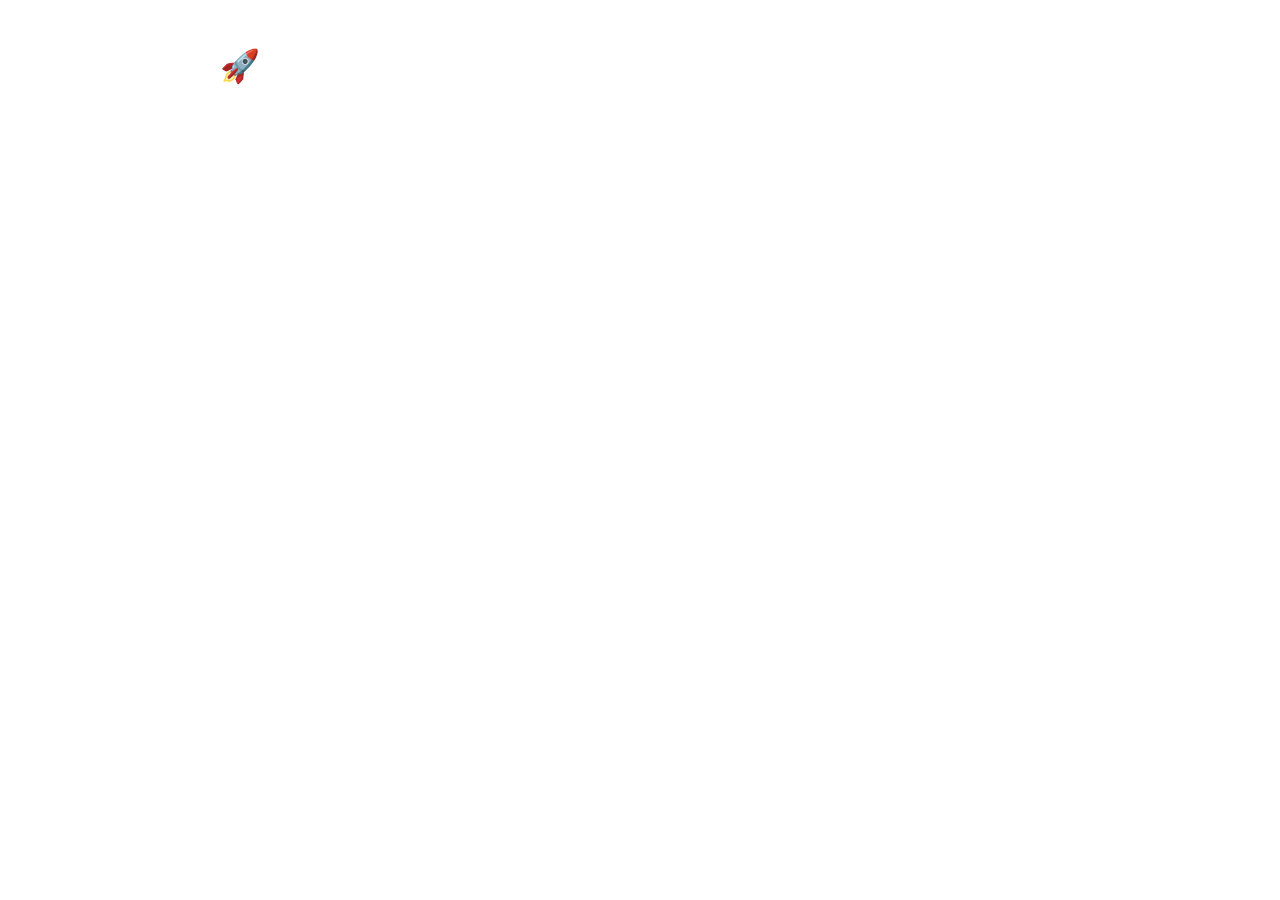
==== index.html @ 4be67009 "Update and rename Index.html to index.html" ====
y<!DOCTYPE html>
<html>
<head>
    <title>My First Program</title>
</head>
<body background="https://files.catbox.moe/1g9qyh.jpg" text="white">

    <h1>Hello, GitHub! 🚀</h1>
    <p>This is my first program. I am arun negi!</p>

</body>
</html>
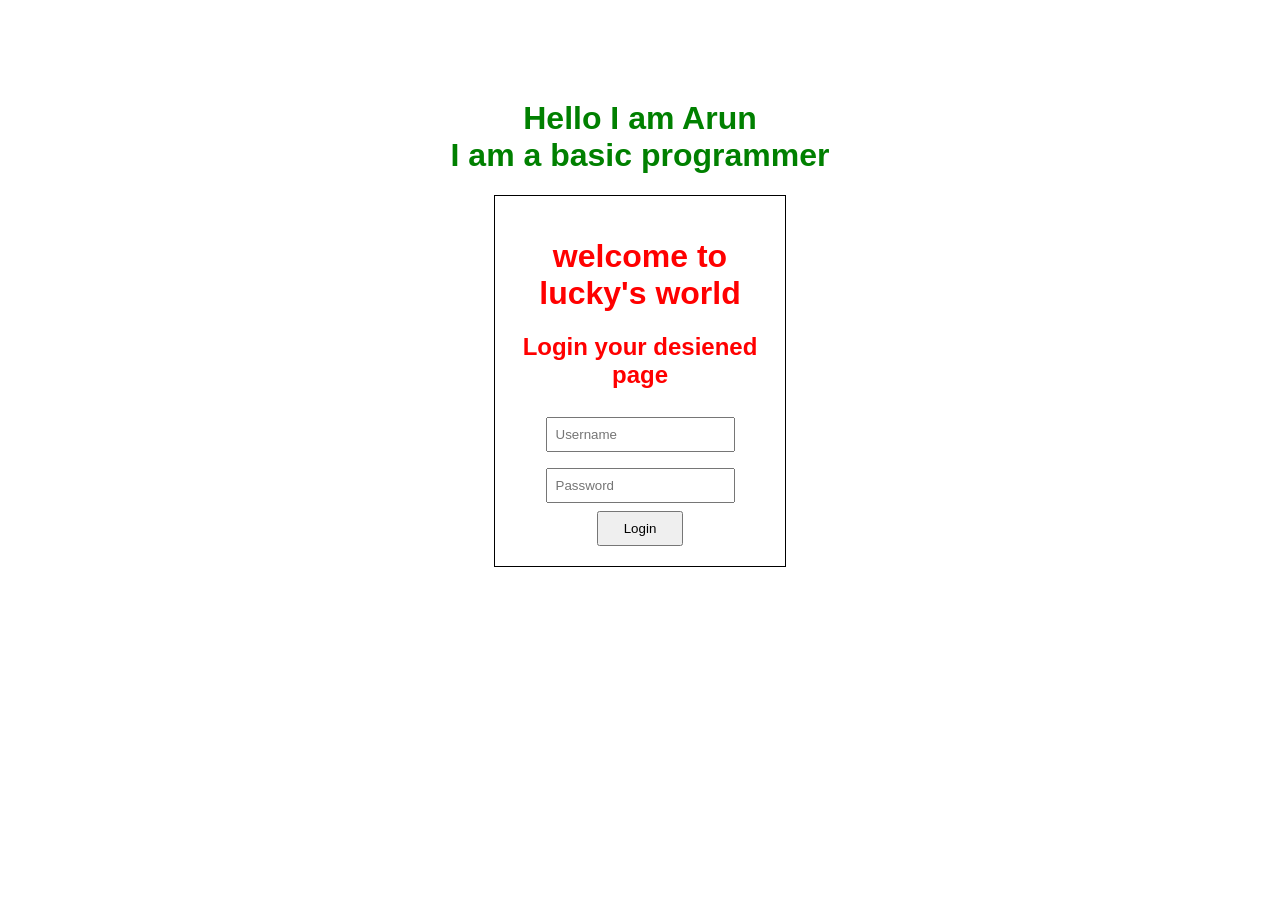
==== commit 33c18a19: "Update index.html" ====
--- a/index.html
+++ b/index.html
@@ -1,12 +1,50 @@
-y<!DOCTYPE html>
+<!DOCTYPE html>
 <html>
 <head>
-    <title>My First Program</title>
+    <title>Login Page</title>
+
+    <style>
+        body {
+            font-family: Arial;
+            text-align: center;
+            margin-top: 100px;
+        }
+
+        .login {
+            border: 1px solid black;
+            padding: 20px;
+            width: 250px;
+            margin: auto;
+        }
+
+        input {
+            padding: 8px;
+            margin: 8px;
+        }
+
+        button {
+            padding: 8px 25px;
+        }
+    </style>
 </head>
-<body background="https://files.catbox.moe/1g9qyh.jpg" text="white">
 
-    <h1>Hello, GitHub! 🚀</h1>
-    <p>This is my first program. I am arun negi!</p>
+<body background="https://files.catbox.moe/8ylo14.jpg" text="red">
+<h1><span style="color:green">Hello I am Arun <br> I am a basic programmer</span> </h1>
+    <div class="login">
+        <h1>welcome to lucky's world</h1>
+        <h2>Login your desiened page</h2>
+
+        <form>
+            <input type="text" placeholder="Username" required>
+            <br>
+
+            <input type="password" placeholder="Password" required>
+            <br>
+
+            <button type="submit">Login</button>
+        </form>
+
+    </div>
 
 </body>
 </html>
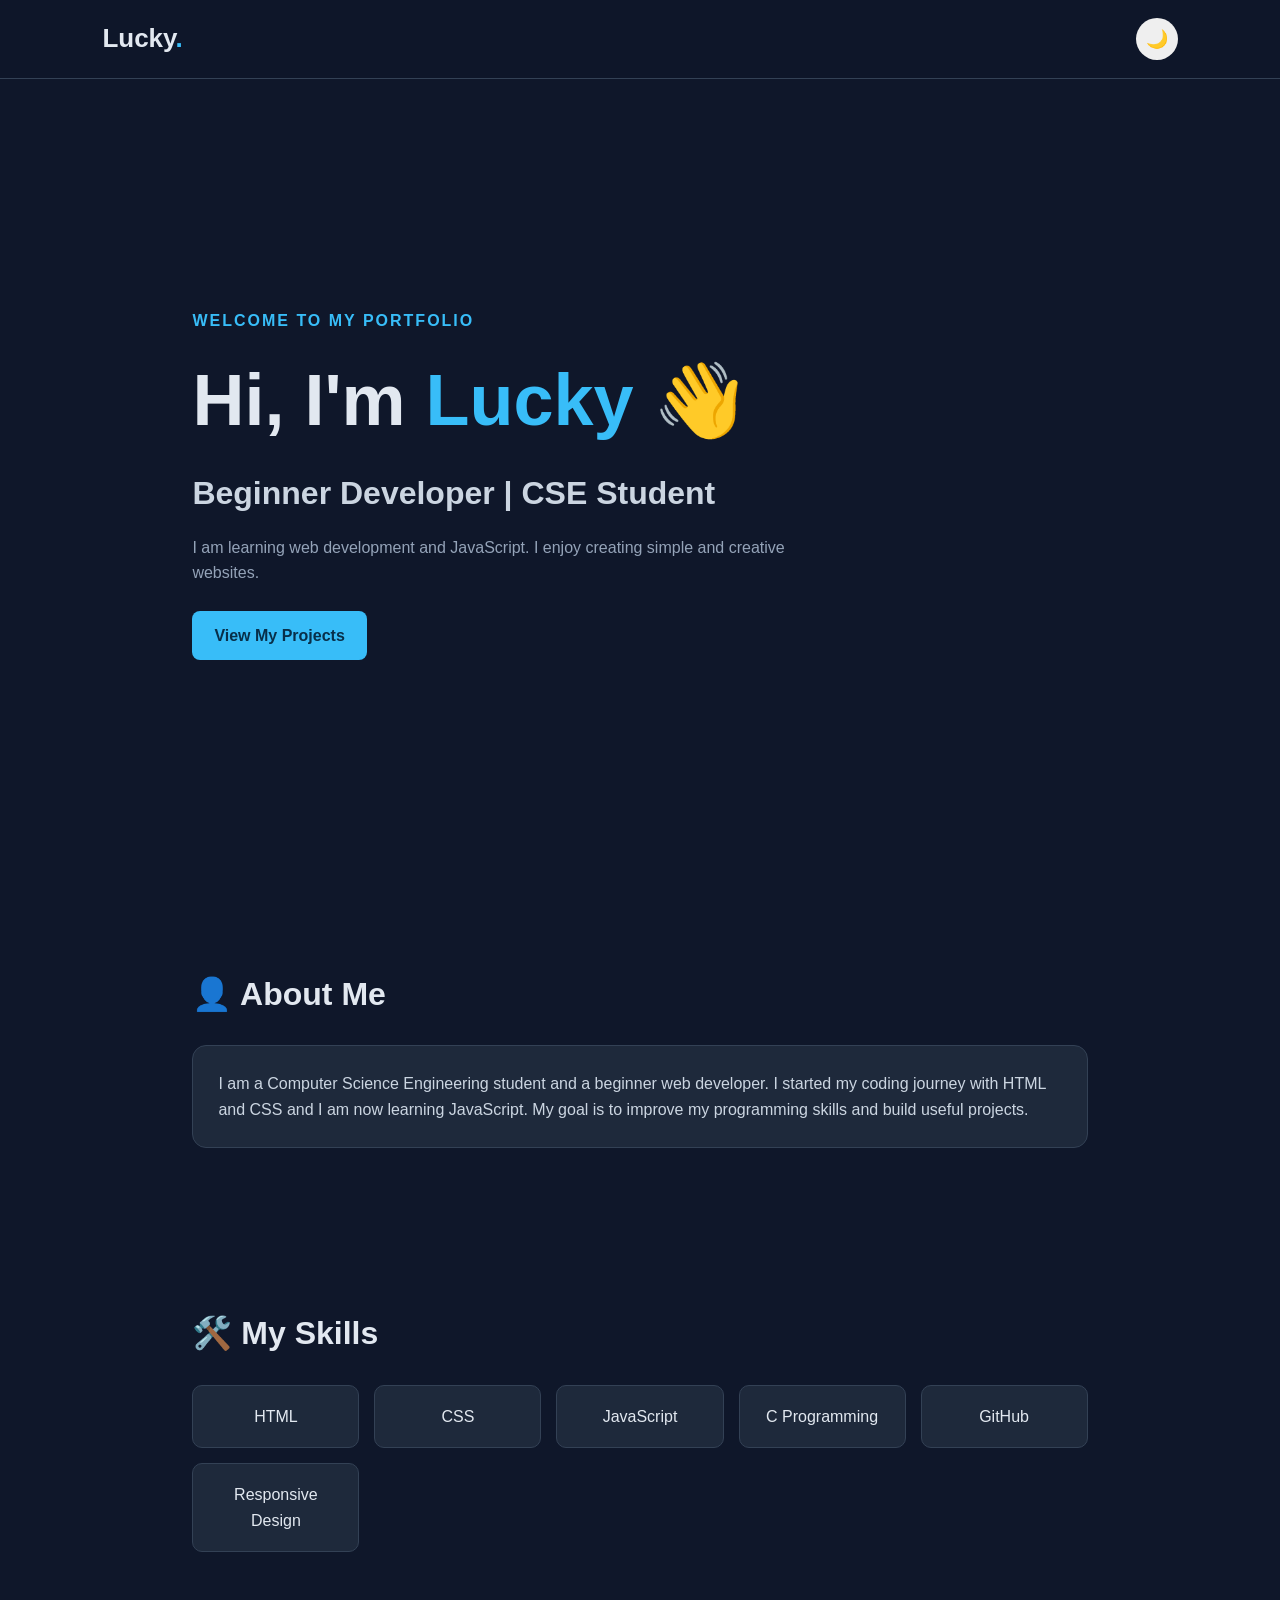
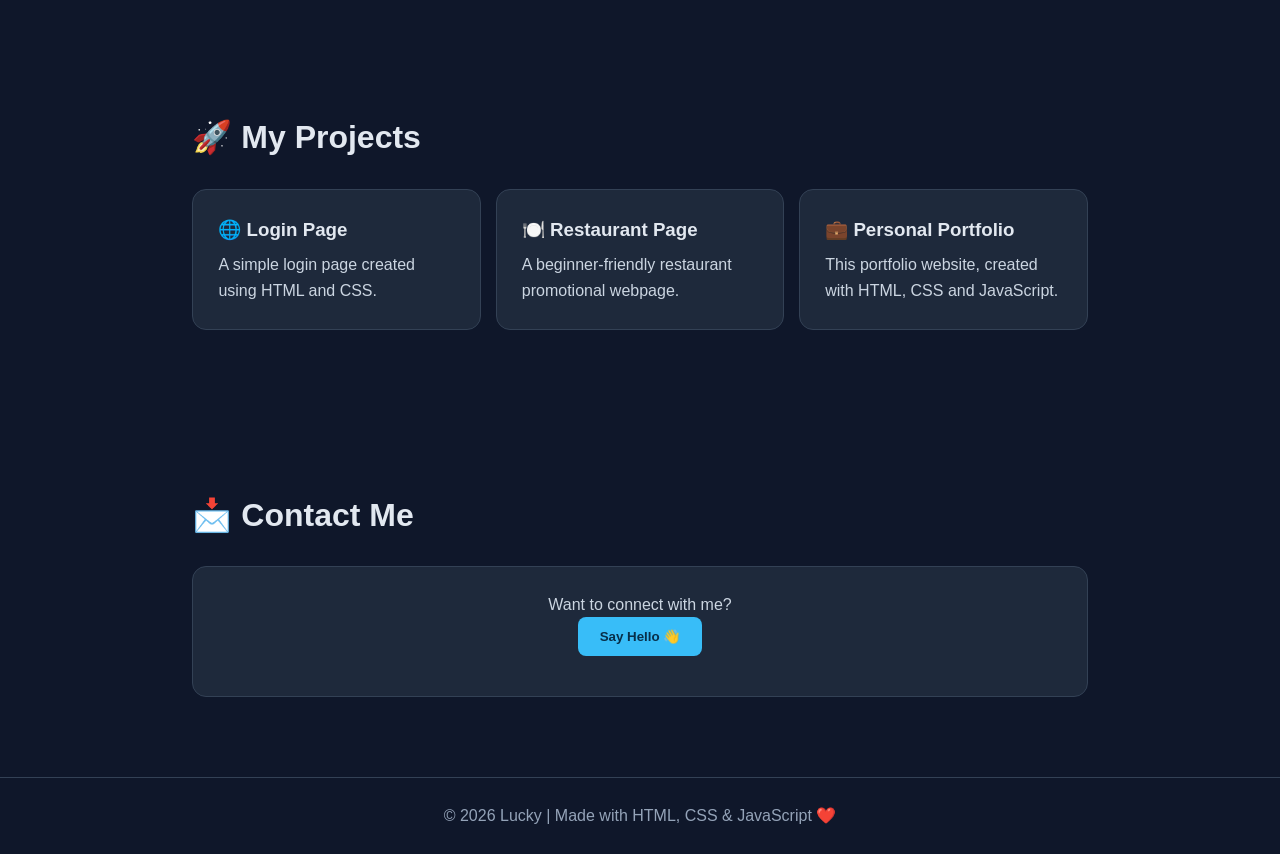
==== commit c702fa54: "Add files via upload" ====
--- a/index.html
+++ b/index.html
@@ -1,50 +1,84 @@
 <!DOCTYPE html>
-<html>
+<html lang="en">
 <head>
-    <title>Login Page</title>
+    <meta charset="UTF-8">
+    <meta name="viewport" content="width=device-width, initial-scale=1.0">
+    <title>Lucky | Personal Portfolio</title>
+    <link rel="stylesheet" href="style.css">
+</head>
+<body>
 
-    <style>
-        body {
-            font-family: Arial;
-            text-align: center;
-            margin-top: 100px;
-        }
+    <header>
+        <nav class="navbar">
+            <h2 class="logo">Lucky<span>.</span></h2>
+            <button id="themeBtn" onclick="toggleTheme()">🌙</button>
+        </nav>
+    </header>
 
-        .login {
-            border: 1px solid black;
-            padding: 20px;
-            width: 250px;
-            margin: auto;
-        }
+    <main>
+        <section id="home" class="hero">
+            <p class="tag">WELCOME TO MY PORTFOLIO</p>
+            <h1>Hi, I'm <span>Lucky</span> 👋</h1>
+            <h2>Beginner Developer | CSE Student</h2>
+            <p>I am learning web development and JavaScript. I enjoy creating simple and creative websites.</p>
+            <a href="#projects" class="btn">View My Projects</a>
+        </section>
 
-        input {
-            padding: 8px;
-            margin: 8px;
-        }
+        <section id="about">
+            <h2>👤 About Me</h2>
+            <div class="card">
+                <p>
+                    I am a Computer Science Engineering student and a beginner web developer.
+                    I started my coding journey with HTML and CSS and I am now learning JavaScript.
+                    My goal is to improve my programming skills and build useful projects.
+                </p>
+            </div>
+        </section>
 
-        button {
-            padding: 8px 25px;
-        }
-    </style>
-</head>
+        <section id="skills">
+            <h2>🛠️ My Skills</h2>
+            <div class="skills">
+                <div class="skill">HTML</div>
+                <div class="skill">CSS</div>
+                <div class="skill">JavaScript</div>
+                <div class="skill">C Programming</div>
+                <div class="skill">GitHub</div>
+                <div class="skill">Responsive Design</div>
+            </div>
+        </section>
 
-<body background="https://files.catbox.moe/8ylo14.jpg" text="red">
-<h1><span style="color:green">Hello I am Arun <br> I am a basic programmer</span> </h1>
-    <div class="login">
-        <h1>welcome to lucky's world</h1>
-        <h2>Login your desiened page</h2>
+        <section id="projects">
+            <h2>🚀 My Projects</h2>
+            <div class="projects">
+                <div class="card project">
+                    <h3>🌐 Login Page</h3>
+                    <p>A simple login page created using HTML and CSS.</p>
+                </div>
+                <div class="card project">
+                    <h3>🍽️ Restaurant Page</h3>
+                    <p>A beginner-friendly restaurant promotional webpage.</p>
+                </div>
+                <div class="card project">
+                    <h3>💼 Personal Portfolio</h3>
+                    <p>This portfolio website, created with HTML, CSS and JavaScript.</p>
+                </div>
+            </div>
+        </section>
 
-        <form>
-            <input type="text" placeholder="Username" required>
-            <br>
+        <section id="contact">
+            <h2>📩 Contact Me</h2>
+            <div class="card contact">
+                <p>Want to connect with me?</p>
+                <button class="btn" onclick="showMessage()">Say Hello 👋</button>
+                <p id="message"></p>
+            </div>
+        </section>
+    </main>
 
-            <input type="password" placeholder="Password" required>
-            <br>
+    <footer>
+        <p>© 2026 Lucky | Made with HTML, CSS & JavaScript ❤️</p>
+    </footer>
 
-            <button type="submit">Login</button>
-        </form>
-
-    </div>
-
+    <script src="script.js"></script>
 </body>
 </html>
--- a/style.css
+++ b/style.css
@@ -0,0 +1,192 @@
+* {
+    box-sizing: border-box;
+    margin: 0;
+    padding: 0;
+    scroll-behavior: smooth;
+}
+
+body {
+    font-family: Arial, sans-serif;
+    background: #0f172a;
+    color: #e2e8f0;
+    line-height: 1.6;
+    transition: 0.3s;
+}
+
+.navbar {
+    position: sticky;
+    top: 0;
+    z-index: 10;
+    display: flex;
+    justify-content: space-between;
+    align-items: center;
+    padding: 18px 8%;
+    background: rgba(15, 23, 42, 0.95);
+    border-bottom: 1px solid #334155;
+}
+
+.logo {
+    font-size: 26px;
+}
+
+.logo span, h1 span {
+    color: #38bdf8;
+}
+
+#themeBtn {
+    border: 0;
+    border-radius: 50%;
+    padding: 10px;
+    cursor: pointer;
+    font-size: 18px;
+}
+
+section {
+    padding: 80px 8%;
+    max-width: 1100px;
+    margin: auto;
+}
+
+.hero {
+    min-height: 90vh;
+    display: flex;
+    flex-direction: column;
+    justify-content: center;
+}
+
+.tag {
+    color: #38bdf8;
+    font-weight: bold;
+    letter-spacing: 2px;
+}
+
+h1 {
+    font-size: clamp(42px, 8vw, 72px);
+    margin: 10px 0;
+}
+
+.hero h2 {
+    color: #cbd5e1;
+    margin-bottom: 15px;
+}
+
+.hero p:not(.tag) {
+    max-width: 650px;
+    color: #94a3b8;
+    margin-bottom: 25px;
+}
+
+.btn {
+    display: inline-block;
+    width: fit-content;
+    border: 0;
+    padding: 12px 22px;
+    border-radius: 8px;
+    background: #38bdf8;
+    color: #082f49;
+    font-weight: bold;
+    text-decoration: none;
+    cursor: pointer;
+    transition: 0.3s;
+}
+
+.btn:hover {
+    transform: translateY(-3px);
+    box-shadow: 0 8px 20px rgba(56, 189, 248, 0.25);
+}
+
+section > h2 {
+    margin-bottom: 25px;
+    font-size: 32px;
+}
+
+.card {
+    background: #1e293b;
+    padding: 25px;
+    border-radius: 14px;
+    border: 1px solid #334155;
+}
+
+.card p {
+    color: #cbd5e1;
+}
+
+.skills, .projects {
+    display: grid;
+    grid-template-columns: repeat(auto-fit, minmax(140px, 1fr));
+    gap: 15px;
+}
+
+.skill {
+    background: #1e293b;
+    border: 1px solid #334155;
+    padding: 18px;
+    text-align: center;
+    border-radius: 10px;
+    transition: 0.3s;
+}
+
+.skill:hover, .project:hover {
+    transform: translateY(-5px);
+    border-color: #38bdf8;
+}
+
+.project h3 {
+    margin-bottom: 8px;
+}
+
+.contact {
+    text-align: center;
+}
+
+#message {
+    margin-top: 15px;
+    color: #38bdf8 !important;
+    font-weight: bold;
+}
+
+footer {
+    text-align: center;
+    padding: 25px;
+    color: #94a3b8;
+    border-top: 1px solid #334155;
+}
+
+body.light {
+    background: #f8fafc;
+    color: #0f172a;
+}
+
+body.light .navbar {
+    background: rgba(248, 250, 252, 0.95);
+    border-color: #cbd5e1;
+}
+
+body.light .hero h2,
+body.light .card p {
+    color: #475569;
+}
+
+body.light .card,
+body.light .skill {
+    background: white;
+    border-color: #cbd5e1;
+}
+
+body.light footer {
+    border-color: #cbd5e1;
+}
+
+@media (max-width: 600px) {
+    section {
+        padding: 60px 6%;
+    }
+
+    h1 {
+        font-size: 44px;
+    }
+
+    section > h2 {
+        font-size: 28px;
+    }
+}
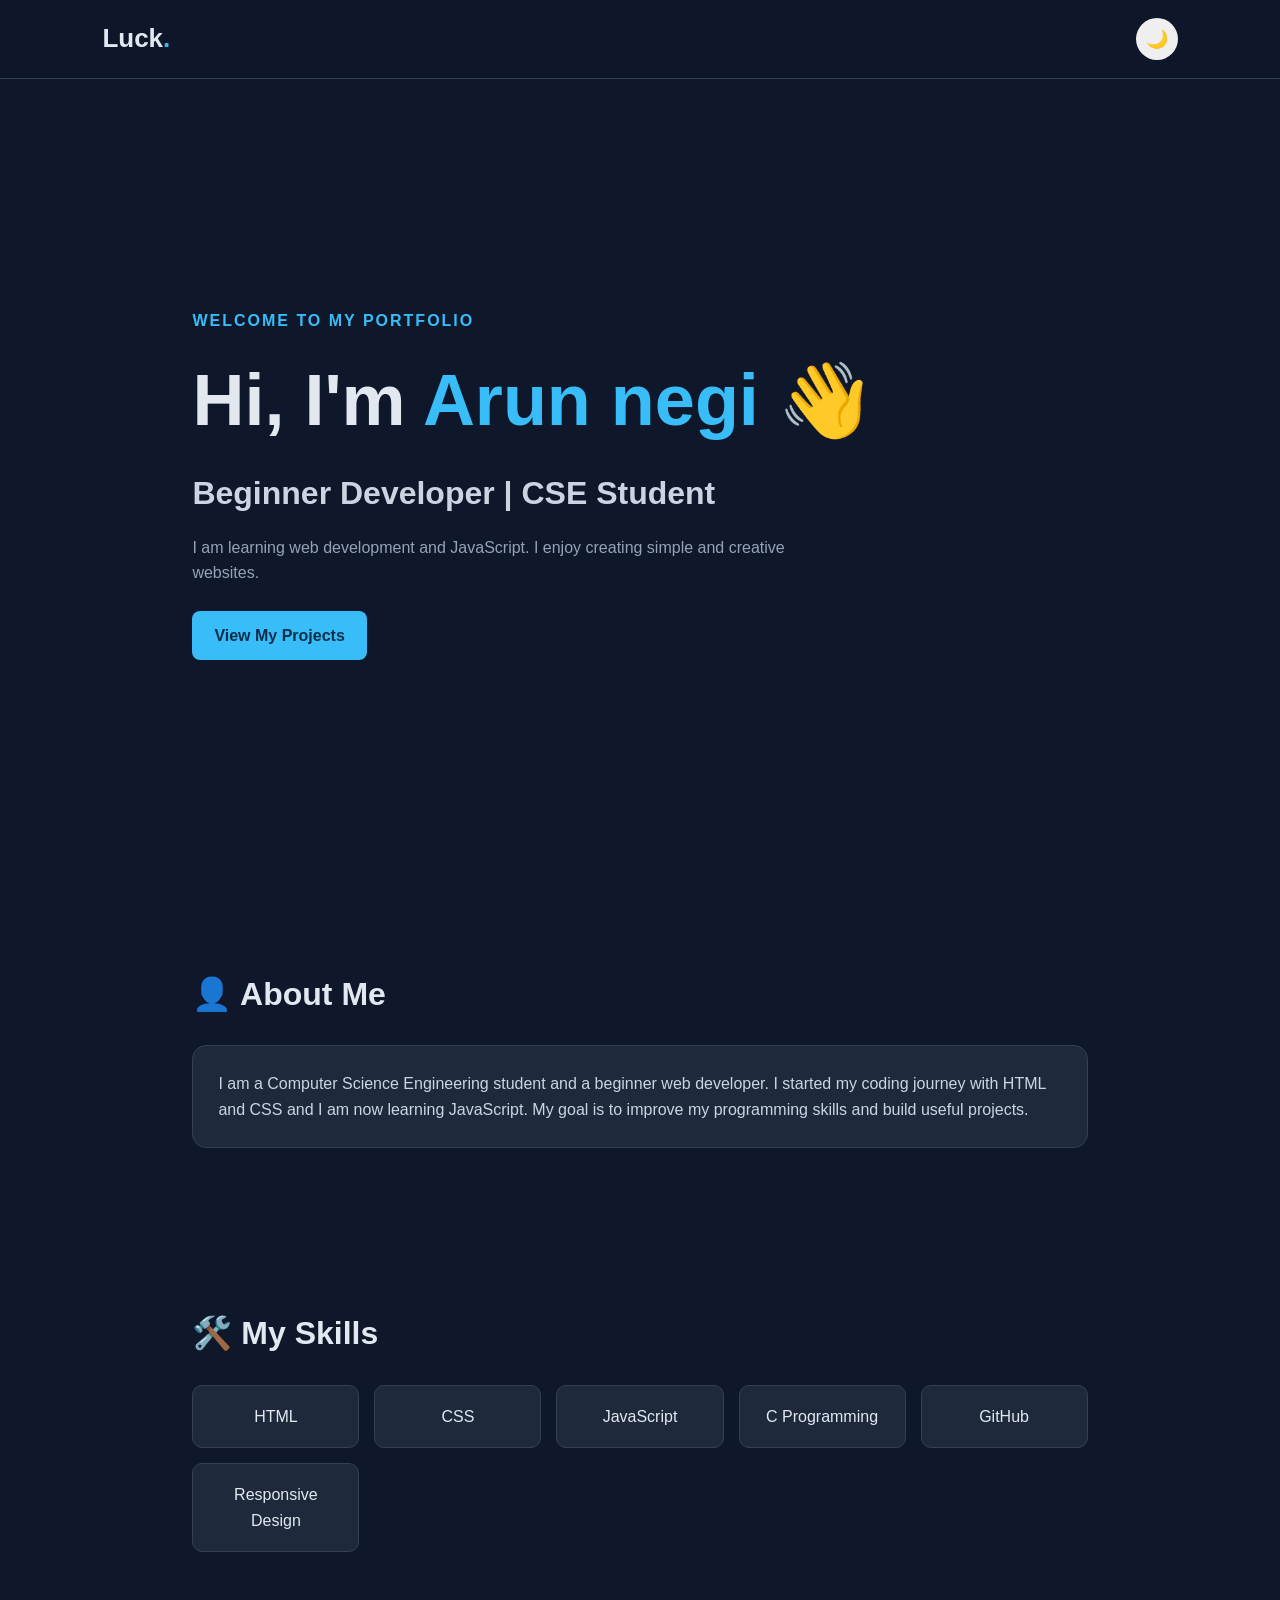
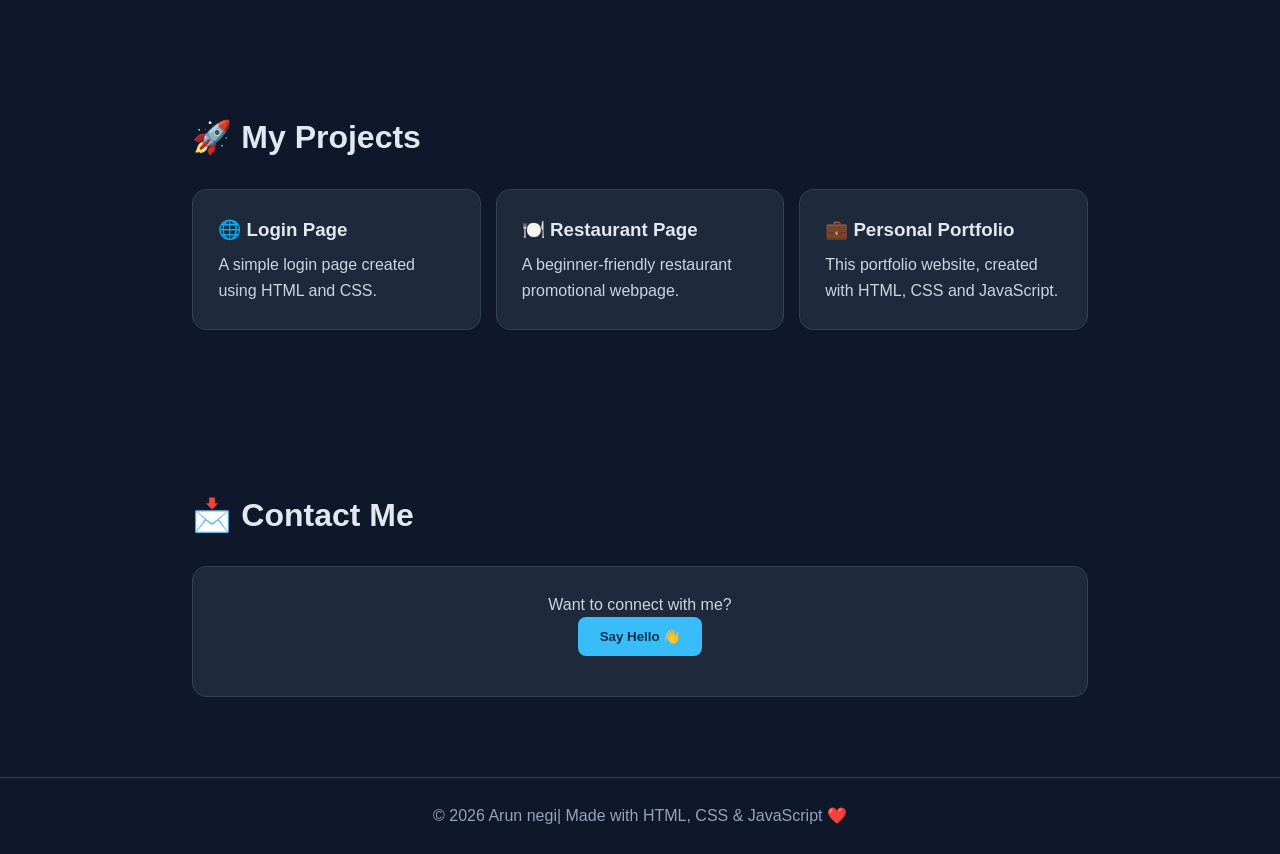
==== commit f5ca100e: "Update index.html" ====
--- a/index.html
+++ b/index.html
@@ -3,14 +3,14 @@
 <head>
     <meta charset="UTF-8">
     <meta name="viewport" content="width=device-width, initial-scale=1.0">
-    <title>Lucky | Personal Portfolio</title>
+    <title> Arun negi| Personal Portfolio</title>
     <link rel="stylesheet" href="style.css">
 </head>
 <body>
 
     <header>
         <nav class="navbar">
-            <h2 class="logo">Lucky<span>.</span></h2>
+            <h2 class="logo">Luck<span>.</span></h2>
             <button id="themeBtn" onclick="toggleTheme()">🌙</button>
         </nav>
     </header>
@@ -18,7 +18,7 @@
     <main>
         <section id="home" class="hero">
             <p class="tag">WELCOME TO MY PORTFOLIO</p>
-            <h1>Hi, I'm <span>Lucky</span> 👋</h1>
+            <h1>Hi, I'm <span>Arun negi</span> 👋</h1>
             <h2>Beginner Developer | CSE Student</h2>
             <p>I am learning web development and JavaScript. I enjoy creating simple and creative websites.</p>
             <a href="#projects" class="btn">View My Projects</a>
@@ -76,7 +76,7 @@
     </main>
 
     <footer>
-        <p>© 2026 Lucky | Made with HTML, CSS & JavaScript ❤️</p>
+        <p>© 2026 Arun negi| Made with HTML, CSS & JavaScript ❤️</p>
     </footer>
 
     <script src="script.js"></script>
